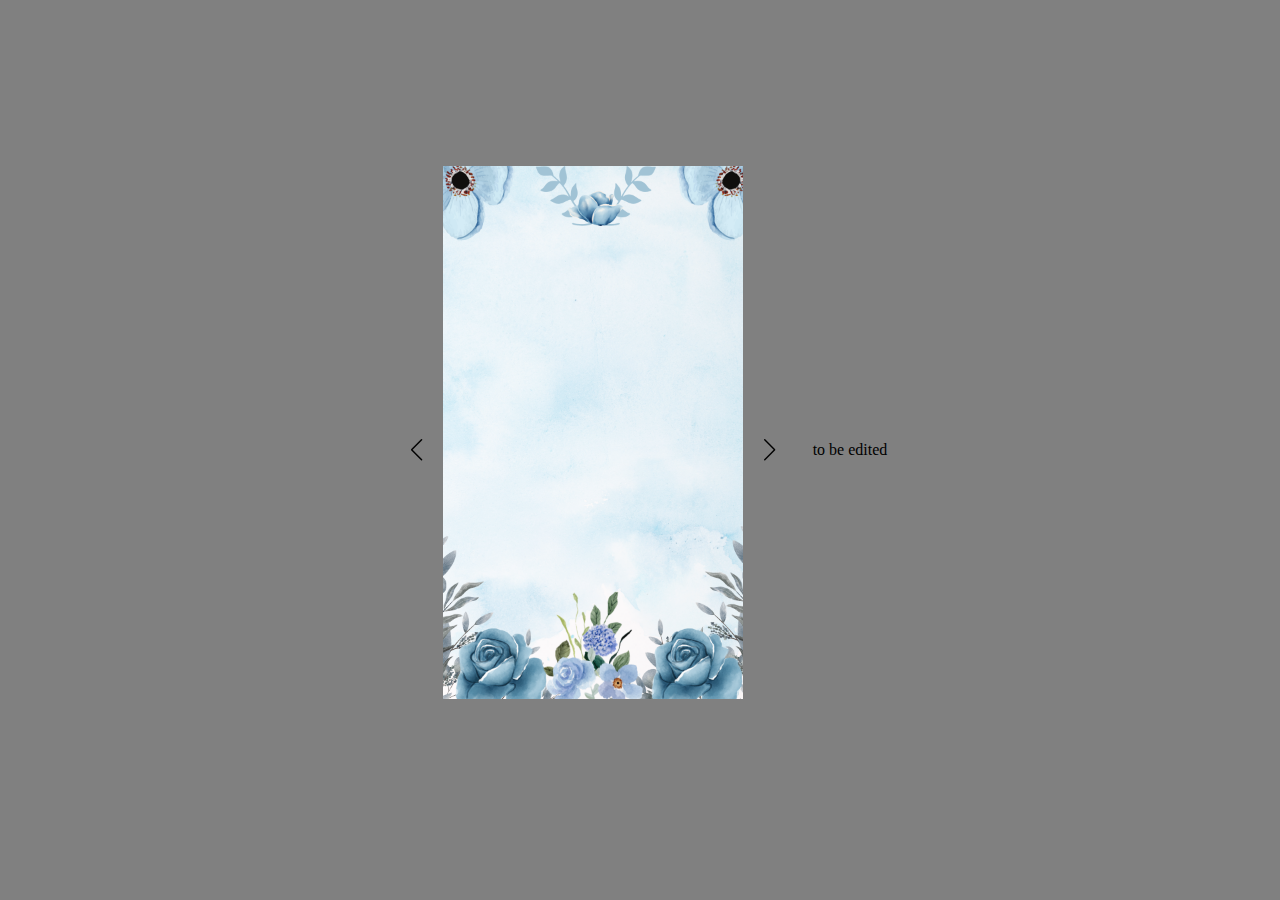
==== index.html @ 234f0ec3 "initial commit" ====
<!DOCTYPE html>
<html lang="en">
	<head>
		<meta charset="UTF-8" />
		<meta name="viewport" content="width=device-width, initial-scale=1.0" />
		<link rel="stylesheet" href="style.css" />
		<link
			rel="stylesheet"
			href="https://cdn.jsdelivr.net/npm/swiper@11/swiper-bundle.min.css" />
		<title>Assignment</title>
	</head>
	<body>
		<div class="main">
			<div class="template-image">
				<div class="swiper">
					<!-- Additional required wrapper -->
					<div class="swiper-wrapper">
						<!-- Slides -->
						<div class="swiper-slide">
							<img src="assets/template.png" alt="" />
						</div>
						<div class="swiper-slide">
							<img src="assets/template.png" alt="" />
						</div>
						<div class="swiper-slide">
							<img src="assets/template.png" alt="" />
						</div>
						...
					</div>
					<!-- If we need pagination -->
					<div class="swiper-pagination"></div>

					<!-- If we need navigation buttons -->
					<div class="swiper-button-prev"></div>
					<div class="swiper-button-next"></div>

					<!-- If we need scrollbar -->
					<div class="swiper-scrollbar"></div>
				</div>
			</div>
			<div class="settings">to be edited</div>
		</div>
	</body>

	<script>
		const swiper = new Swiper(".swiper", {
			// Optional parameters

			// If we need pagination
			pagination: {
				el: ".swiper-pagination",
			},

			// Navigation arrows
			navigation: {
				nextEl: ".swiper-button-next",
				prevEl: ".swiper-button-prev",
			},

			// And if we need scrollbar
			scrollbar: {
			  el: '.swiper-scrollbar',
			},
		});
	</script>
	<script src="https://cdn.jsdelivr.net/npm/swiper@11/swiper-bundle.min.js"></script>
</html>
---- style.css ----
*{
  margin: 0;
  padding: 0;
  box-sizing: border-box;
}

.main{
  background-color: gray;
  width: 100vw;
  height: 100vh;
  display: flex;
  justify-content: center;
  align-items: center;
  gap: 20px;
}

.swiper{
  height: 600px !important;
  width: 400px !important;

}

.swiper-slide{
  display: flex;
  justify-content: center;
  align-items: center;
}

.swiper-slide img{
  margin: auto;
  margin-top: 1rem;
  display: block;
  width: 300px;
  object-fit: contain;
}


.swiper-button-prev, .swiper-button-next{
  color: black !important;
  transform: scale(50%);
}
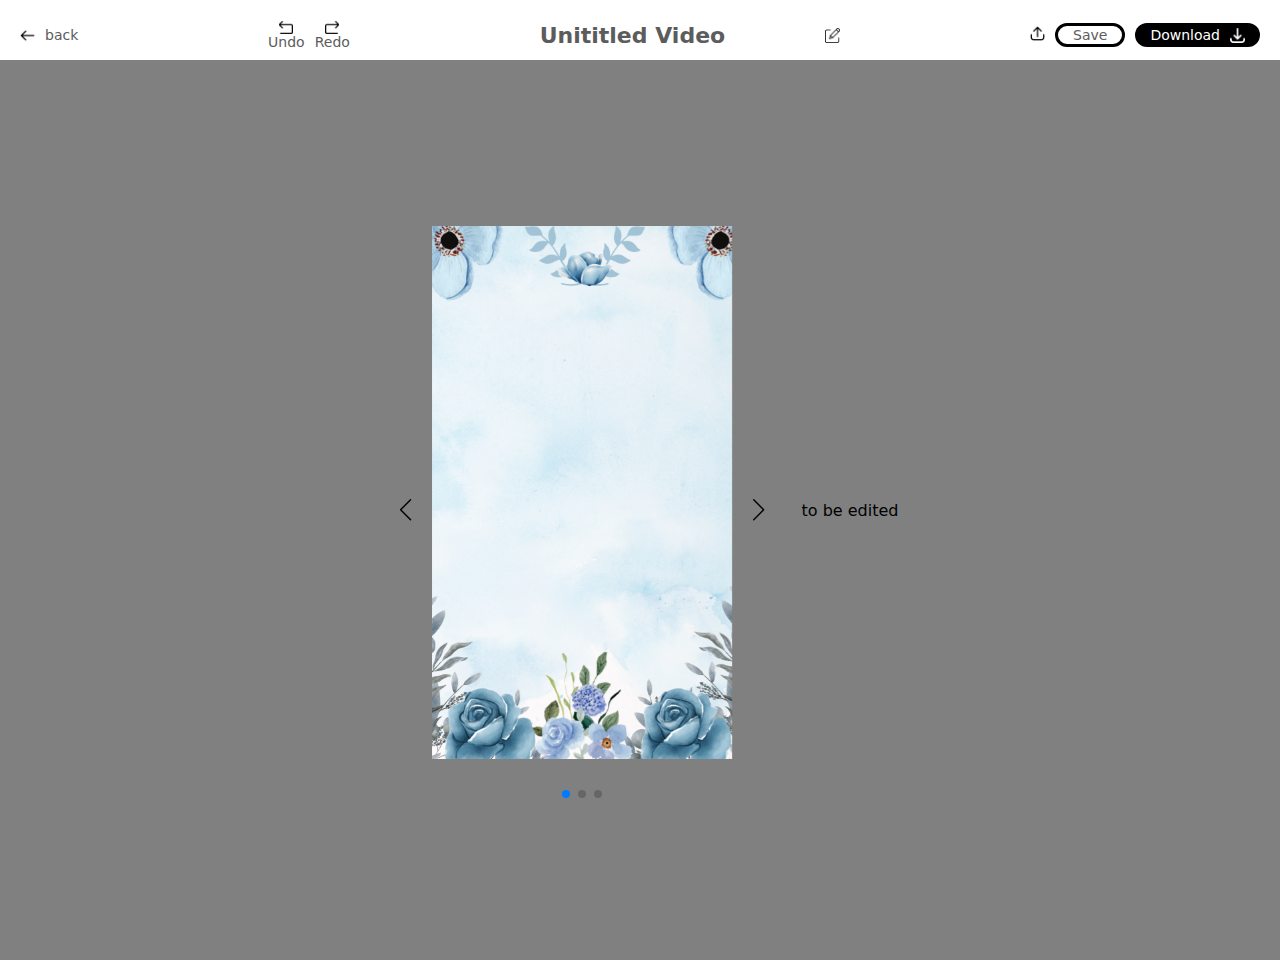
==== commit 47352e43: "nav complete" ====
--- a/index.html
+++ b/index.html
@@ -3,13 +3,59 @@
 	<head>
 		<meta charset="UTF-8" />
 		<meta name="viewport" content="width=device-width, initial-scale=1.0" />
+
+		<!-- Styel sheets -->
 		<link rel="stylesheet" href="style.css" />
+		<link rel="stylesheet" href="navbar.css">
+
+		<!-- CDN Links -->
 		<link
 			rel="stylesheet"
 			href="https://cdn.jsdelivr.net/npm/swiper@11/swiper-bundle.min.css" />
+
+		<!-- Title  -->
 		<title>Assignment</title>
 	</head>
 	<body>
+		<!--========== Navbar ========== -->
+		<div class="nav">
+			<div class="nav-container">
+				<div class="nav-back-btn">
+					<img src="assets/back.png" alt="" />
+					<p>back</p>
+				</div>
+				<div class="undo-redo">
+					<div class="nav-undo">
+						<img src="assets/redo-alt.png" alt="" />
+						<p>Undo</p>
+					</div>
+					<div class="nav-redo">
+						<img src="assets/redo-alt.png" alt="" />
+						<p>Redo</p>
+					</div>
+				</div>
+
+				<div class="nav-title">
+					<p>Unititled Video</p>
+					<img src="assets/edit.png" alt="">
+
+				</div>
+
+				<div class="nav-btns">
+					<div class="nav-upload">
+						<img src="assets/upload.png" alt="">
+
+					</div>
+					<div class="nav-save">
+						<p>Save</p>
+					</div>
+					<div class="nav-download">
+						<p>Download</p>
+						<img src="assets/downloads.png" alt="">
+					</div>
+				</div>
+			</div>
+		</div>
 		<div class="main">
 			<div class="template-image">
 				<div class="swiper">
@@ -35,7 +81,7 @@
 					<div class="swiper-button-next"></div>
 
 					<!-- If we need scrollbar -->
-					<div class="swiper-scrollbar"></div>
+					<!-- <div class="swiper-scrollbar"></div> -->
 				</div>
 			</div>
 			<div class="settings">to be edited</div>
@@ -43,24 +89,23 @@
 	</body>
 
 	<script>
-		const swiper = new Swiper(".swiper", {
-			// Optional parameters
-
-			// If we need pagination
-			pagination: {
-				el: ".swiper-pagination",
-			},
-
-			// Navigation arrows
-			navigation: {
-				nextEl: ".swiper-button-next",
-				prevEl: ".swiper-button-prev",
-			},
-
-			// And if we need scrollbar
-			scrollbar: {
-			  el: '.swiper-scrollbar',
-			},
+		document.addEventListener("DOMContentLoaded", () => {
+			const swiper = new Swiper(".swiper", {
+				// Optional parameters
+				loop: true, // Enables infinite looping of slides
+				pagination: {
+					el: ".swiper-pagination",
+					clickable: true, // Makes pagination dots clickable
+				},
+				navigation: {
+					nextEl: ".swiper-button-next",
+					prevEl: ".swiper-button-prev",
+				},
+				// scrollbar: {
+				// 	el: ".swiper-scrollbar",
+				// 	draggable: true, // Enables dragging on scrollbar
+				// },
+			});
 		});
 	</script>
 	<script src="https://cdn.jsdelivr.net/npm/swiper@11/swiper-bundle.min.js"></script>
--- a/style.css
+++ b/style.css
@@ -2,6 +2,11 @@
   margin: 0;
   padding: 0;
   box-sizing: border-box;
+  font-family: system-ui, -apple-system, BlinkMacSystemFont, 'Segoe UI', Roboto, Oxygen, Ubuntu, Cantarell, 'Open Sans', 'Helvetica Neue', sans-serif;
+}
+
+body::-webkit-scrollbar{
+  display: none;
 }
 
 .main{
--- a/navbar.css
+++ b/navbar.css
@@ -0,0 +1,90 @@
+.nav {
+	background-color: white;
+	padding: 10px 20px;
+  padding-top: 20px;
+}
+
+.nav-container {
+	display: flex;
+	justify-content: space-between;
+	align-items: center;
+}
+
+.nav p {
+	font-size: 14px;
+	color: rgb(92, 92, 92);
+}
+
+.nav-back-btn {
+	display: flex;
+	align-items: center;
+	gap: 10px;
+}
+
+.nav img {
+	width: 15px;
+	height: 15px;
+}
+
+.undo-redo {
+	display: flex;
+	align-items: center;
+	gap: 10px;
+}
+
+.nav-redo,
+.nav-undo {
+	display: flex;
+	flex-direction: column;
+	justify-content: center;
+	align-items: center;
+}
+
+.nav-undo img {
+	transform: scaleX(-1);
+}
+
+.undo-redo img {
+	width: 14px;
+	height: 14px;
+}
+
+.nav-title {
+	display: flex;
+	gap: 100px;
+	align-items: center;
+	font-weight: 600;
+}
+.nav-title p {
+	font-size: 22px;
+}
+
+.nav-btns{
+  display: flex;
+  gap: 10px;
+  align-items: center;
+}
+
+.nav-save p{
+  padding: 1px 15px;
+  border: 3px solid black;
+  border-radius: 20px;
+}
+
+.nav-download{
+  display: flex;
+  gap: 10px;
+  align-items: center;
+  background-color: black;
+  color: white;
+  padding: 4px 15px;
+  border-radius: 20px;
+}
+
+.nav-download p{
+  color: white;
+}
+
+.nav-download img{
+  filter: invert(100%);
+}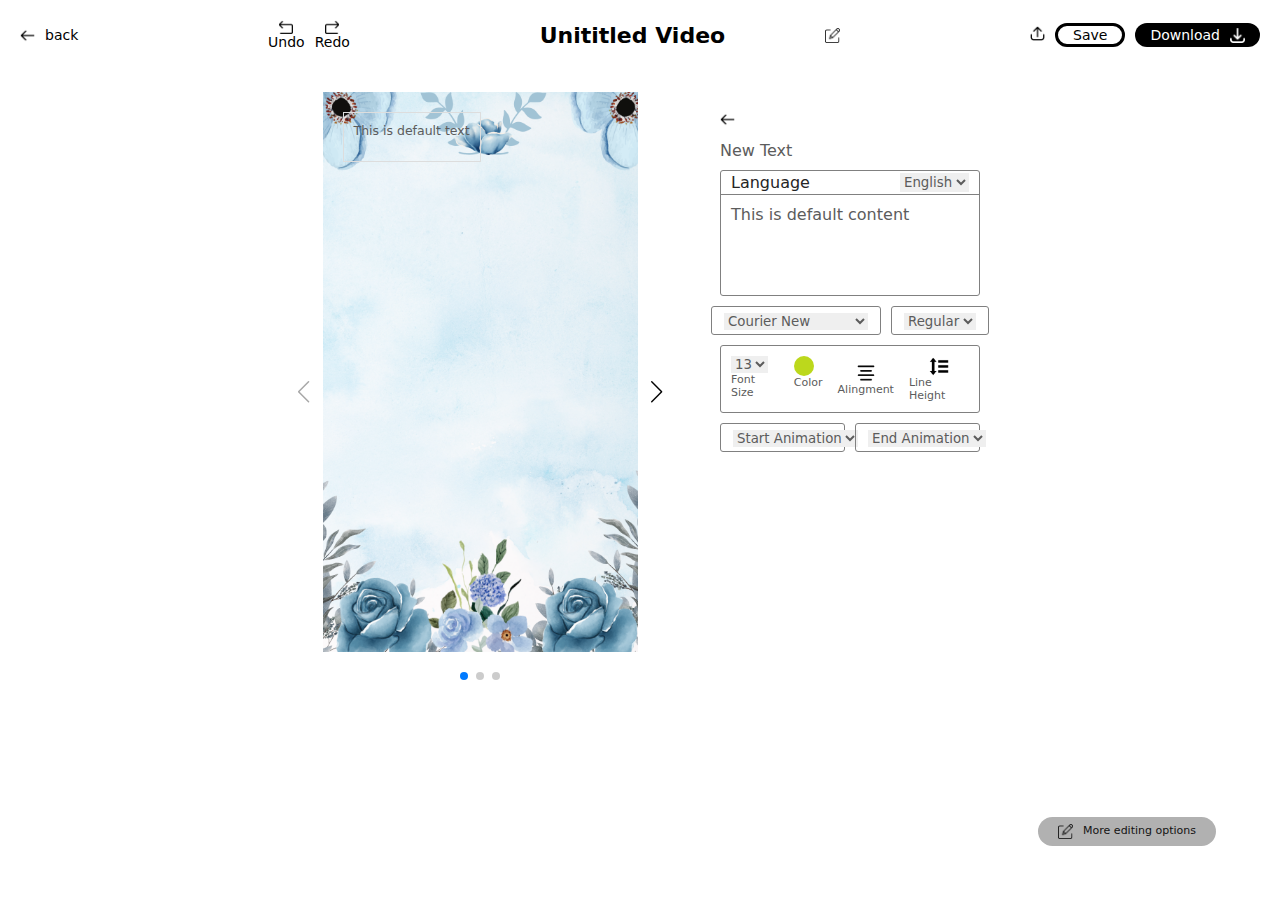
==== commit 60354d15: "editor and textbox complete" ====
--- a/index.html
+++ b/index.html
@@ -6,7 +6,7 @@
 
 		<!-- Styel sheets -->
 		<link rel="stylesheet" href="style.css" />
-		<link rel="stylesheet" href="navbar.css">
+		<link rel="stylesheet" href="navbar.css" />
 
 		<!-- CDN Links -->
 		<link
@@ -37,41 +37,45 @@
 
 				<div class="nav-title">
 					<p>Unititled Video</p>
-					<img src="assets/edit.png" alt="">
-
+					<img src="assets/edit.png" alt="" />
 				</div>
 
 				<div class="nav-btns">
 					<div class="nav-upload">
-						<img src="assets/upload.png" alt="">
-
+						<img src="assets/upload.png" alt="" />
 					</div>
 					<div class="nav-save">
 						<p>Save</p>
 					</div>
 					<div class="nav-download">
 						<p>Download</p>
-						<img src="assets/downloads.png" alt="">
+						<img src="assets/downloads.png" alt="" />
 					</div>
 				</div>
 			</div>
 		</div>
 		<div class="main">
-			<div class="template-image">
+			<div class="editor">
 				<div class="swiper">
 					<!-- Additional required wrapper -->
 					<div class="swiper-wrapper">
 						<!-- Slides -->
 						<div class="swiper-slide">
-							<img src="assets/template.png" alt="" />
+							<div class="page" id="page1">
+								<div class="text-section">
+									<div class="textbox" contenteditable="true">
+										This is default text
+									</div>
+									<div class="drag-handle"><img src="assets/all-directions.png" alt=""></div>
+								</div>
+							</div>
 						</div>
 						<div class="swiper-slide">
-							<img src="assets/template.png" alt="" />
+							<div class="page" id="page2"></div>
 						</div>
 						<div class="swiper-slide">
-							<img src="assets/template.png" alt="" />
-						</div>
-						...
+							<div class="page" id="page3"></div>
+						</div>
 					</div>
 					<!-- If we need pagination -->
 					<div class="swiper-pagination"></div>
@@ -84,15 +88,133 @@
 					<!-- <div class="swiper-scrollbar"></div> -->
 				</div>
 			</div>
-			<div class="settings">to be edited</div>
+
+			<!-- setting section -->
+			<div class="settings">
+				<div class="setting-back"><img src="assets/back.png" alt="" /></div>
+
+				<div class="setting-title">
+					<p>New Text</p>
+				</div>
+
+				<div class="setting-textbox">
+					<div class="setting-language">
+						<label for="language">Language</label>
+						<select id="language" name="language">
+							<option value="English">English</option>
+							<option value="Tamil">Tamil</option>
+							<option value="Telugu">Telugu</option>
+							<option value="French">French</option>
+						</select>
+					</div>
+					<div class="setting-textbox-content">This is default content</div>
+				</div>
+
+				<div class="setting-font-bold">
+					<div class="setting-font">
+						<select id="font" name="font">
+							<option value="Courier New">Courier New</option>
+							<option value="Times New Roman">Times New Roman</option>
+							<option value="Arial">Arial</option>
+							<option value="Monospace">Monospace</option>
+						</select>
+					</div>
+					<div class="setting-bold">
+						<select id="bold" name="bold">
+							<option class="option" value="400">Regular</option>
+							<option class="option" value="200">Light</option>
+							<option class="option" value="600">Bold</option>
+							<option class="option" value="900">Boldest</option>
+						</select>
+					</div>
+				</div>
+
+				<div class="setting-config">
+					<div class="setting-font-size">
+						<select id="size" name="size">
+							<option class="option" value="8">8</option>
+							<option class="option" value="9">9</option>
+							<option class="option" value="11">11</option>
+							<option class="option" value="13" selected>13</option>
+							<option class="option" value="16">16</option>
+							<option class="option" value="20">20</option>
+							<option class="option" value="24">24</option>
+							<option class="option" value="28">28</option>
+							<option class="option" value="35">35</option>
+							<option class="option" value="40">40</option>
+							<option class="option" value="45">45</option>
+							<option class="option" value="50">50</option>
+							<option class="option" value="60">60</option>
+							<option class="option" value="70">70</option>
+						</select>
+						<p>Font Size</p>
+					</div>
+
+					<div class="setting-color">
+						<div class="demo-color"></div>
+						<div class="demo-color-options">
+							<div
+								class="demo-color-option"
+								value="#000000"
+								style="background-color: #000000"></div>
+							<div
+								class="demo-color-option"
+								value="#2dff38"
+								style="background-color: #2dff38"></div>
+							<div
+								class="demo-color-option"
+								value="#2d8fff"
+								style="background-color: #2d8fff"></div>
+							<div
+								class="demo-color-option"
+								value="#ca3e84"
+								style="background-color: #ca3e84"></div>
+							<div
+								class="demo-color-option"
+								value="#701212"
+								style="background-color: #701212"></div>
+							<div
+								class="demo-color-option"
+								value="#bcd81c"
+								style="background-color: #6a791a"></div>
+						</div>
+						<p>Color</p>
+					</div>
+
+					<div class="setting-alignment">
+						<img src="assets/format.png" alt="" />
+						<p>Alingment</p>
+					</div>
+
+					<div class="setting-lineht">
+						<img src="assets/line-height.png" alt="" />
+						<p>Line Height</p>
+					</div>
+				</div>
+				<div class="setting-font-bold">
+					<div class="start-animation setting-bold">
+						<select id="bold" name="bold">
+							<option class="option" value="400">Start Animation</option>
+						</select>
+					</div>
+					<div class="end-animation setting-bold">
+						<select id="bold" name="bold">
+							<option class="option" value="400">End Animation</option>
+						</select>
+					</div>
+				</div>
+			</div>
+		</div>
+		<div class="more-edit">
+			<img src="assets/edit.png" alt="" />
+			<p>More editing options</p>
 		</div>
 	</body>
 
 	<script>
 		document.addEventListener("DOMContentLoaded", () => {
 			const swiper = new Swiper(".swiper", {
-				// Optional parameters
-				loop: true, // Enables infinite looping of slides
+
 				pagination: {
 					el: ".swiper-pagination",
 					clickable: true, // Makes pagination dots clickable
@@ -101,12 +223,11 @@
 					nextEl: ".swiper-button-next",
 					prevEl: ".swiper-button-prev",
 				},
-				// scrollbar: {
-				// 	el: ".swiper-scrollbar",
-				// 	draggable: true, // Enables dragging on scrollbar
-				// },
+
 			});
 		});
 	</script>
 	<script src="https://cdn.jsdelivr.net/npm/swiper@11/swiper-bundle.min.js"></script>
+	<script src="color.js"></script>
+	<script src="textbox.js"></script>
 </html>
--- a/style.css
+++ b/style.css
@@ -1,47 +1,240 @@
-*{
-  margin: 0;
-  padding: 0;
-  box-sizing: border-box;
-  font-family: system-ui, -apple-system, BlinkMacSystemFont, 'Segoe UI', Roboto, Oxygen, Ubuntu, Cantarell, 'Open Sans', 'Helvetica Neue', sans-serif;
-}
-
-body::-webkit-scrollbar{
-  display: none;
-}
-
-.main{
-  background-color: gray;
-  width: 100vw;
-  height: 100vh;
-  display: flex;
-  justify-content: center;
-  align-items: center;
-  gap: 20px;
-}
-
-.swiper{
-  height: 600px !important;
-  width: 400px !important;
-
-}
-
-.swiper-slide{
-  display: flex;
-  justify-content: center;
-  align-items: center;
-}
-
-.swiper-slide img{
-  margin: auto;
-  margin-top: 1rem;
-  display: block;
-  width: 300px;
-  object-fit: contain;
-}
-
-
-.swiper-button-prev, .swiper-button-next{
-  color: black !important;
-  transform: scale(50%);
-}
-
+* {
+	margin: 0;
+	padding: 0;
+	box-sizing: border-box;
+	font-family: system-ui, -apple-system, BlinkMacSystemFont, "Segoe UI", Roboto,
+		Oxygen, Ubuntu, Cantarell, "Open Sans", "Helvetica Neue", sans-serif;
+}
+
+body::-webkit-scrollbar {
+	display: none;
+}
+
+select {
+	border: none;
+	color: rgb(92, 92, 92);
+}
+
+select option {
+	border-radius: 1px;
+	width: 150%;
+	margin-top: 10px;
+}
+
+select:focus {
+	outline: none;
+	border: none;
+}
+
+option:hover {
+	background-color: rgb(189, 189, 189);
+}
+
+.main {
+	display: flex;
+	justify-content: center;
+	/* align-items: center; */
+	gap: 20px;
+	align-content: stretch;
+	padding-top: 2rem;
+	color: rgb(92, 92, 92);
+}
+
+.swiper {
+	height: 600px;
+	width: 400px;
+}
+
+.swiper-slide {
+	display: flex !important;
+	justify-content: center;
+}
+
+.page {
+	width: 315px;
+	height: 560px;
+	background-color: red;
+	background-image: url("assets/template.png");
+	background-size: cover;
+	position: relative;
+}
+
+.text-section {
+	position: relative;
+	display: inline-block;
+	margin: 20px;
+}
+
+.textbox {
+	font-size: 16px;
+	min-width: 100px;
+	min-height: 50px;
+	padding: 10px;
+	border: 1px solid #ddd;
+	outline: none;
+	transition: border 0.3s ease, background-color 0.3s ease;
+}
+
+.textbox.selected {
+	border: 2px solid #4caf50; /* Green border when selected */
+	background-color: #f4f4f4; /* Light background when selected */
+}
+
+.drag-handle {
+	position: absolute;
+	bottom: -20px; /* Below the textbox */
+	left: 50%;
+	transform: translateX(-50%);
+	cursor: grab;
+	display: none; /* Hide initially */
+}
+
+.selected .drag-handle {
+	display: block; /* Show drag handle only when textbox is selected */
+}
+
+.drag-handle img{
+  width: 14px;
+  height: 14px;
+}
+
+.swiper-button-prev,
+.swiper-button-next {
+	color: black !important;
+	transform: scale(50%);
+}
+
+/* setting section */
+
+.settings {
+	padding: 20px;
+	width: 300px;
+	display: flex;
+	flex-direction: column;
+	gap: 10px;
+}
+
+.setting-back img {
+	width: 15px;
+	height: 15px;
+}
+
+.setting-textbox {
+	border: 1px solid gray;
+	border-radius: 3px;
+}
+
+.setting-language {
+	display: flex;
+	justify-content: space-between;
+	gap: 20px;
+	padding: 2px 10px;
+	border-bottom: 1px solid gray;
+}
+
+.setting-language {
+	font: 500;
+	color: rgb(37, 37, 37);
+}
+
+.setting-textbox-content {
+	padding: 10px;
+	height: 100px;
+	overflow: hidden;
+}
+
+.setting-font-bold {
+	display: flex;
+	justify-content: center;
+	gap: 10px;
+}
+
+.setting-bold,
+.setting-font {
+	padding: 4px 12px;
+	border: 1px solid gray;
+	border-radius: 3px;
+}
+
+.setting-config {
+	display: flex;
+	justify-content: space-between;
+	gap: 15px;
+	font-size: 11px;
+	border: 1px solid gray;
+	padding: 10px;
+	border-radius: 3px;
+}
+
+#size {
+	max-height: 100px;
+	overflow: hidden;
+}
+
+.setting-color {
+	cursor: pointer;
+	position: relative;
+}
+
+.demo-color {
+	width: 20px;
+	height: 20px;
+	border-radius: 50%;
+	background-color: #bcd81c;
+}
+
+.demo-color-options {
+	position: absolute;
+	/* display: flex; */
+	justify-content: space-between;
+	gap: 5px;
+	width: 100px;
+	height: 60px;
+	margin-top: 10px;
+	flex-wrap: wrap;
+	background-color: rgb(212, 212, 212);
+	padding: 10px;
+	border-radius: 5px;
+	display: none;
+}
+
+.demo-color-option {
+	height: 20px;
+	width: 20px;
+}
+.setting-alignment,
+.setting-lineht {
+	display: flex;
+	flex-direction: column;
+	justify-content: center;
+	align-items: center;
+}
+.setting-alignment img,
+.setting-lineht img {
+	width: 20px;
+	height: 20px;
+}
+
+.start-animation,
+.end-animation {
+	width: 125px;
+}
+
+/* more edit option */
+.more-edit {
+	display: flex;
+	gap: 10px;
+	padding: 7px 20px;
+	border-radius: 20px;
+	background-color: rgb(177, 177, 177);
+	position: fixed;
+	bottom: 6%;
+	right: 5%;
+	font-size: 11px;
+	color: rgb(19, 19, 19);
+}
+
+.more-edit img {
+	width: 15px;
+	height: 15px;
+}
--- a/navbar.css
+++ b/navbar.css
@@ -12,7 +12,6 @@
 
 .nav p {
 	font-size: 14px;
-	color: rgb(92, 92, 92);
 }
 
 .nav-back-btn {
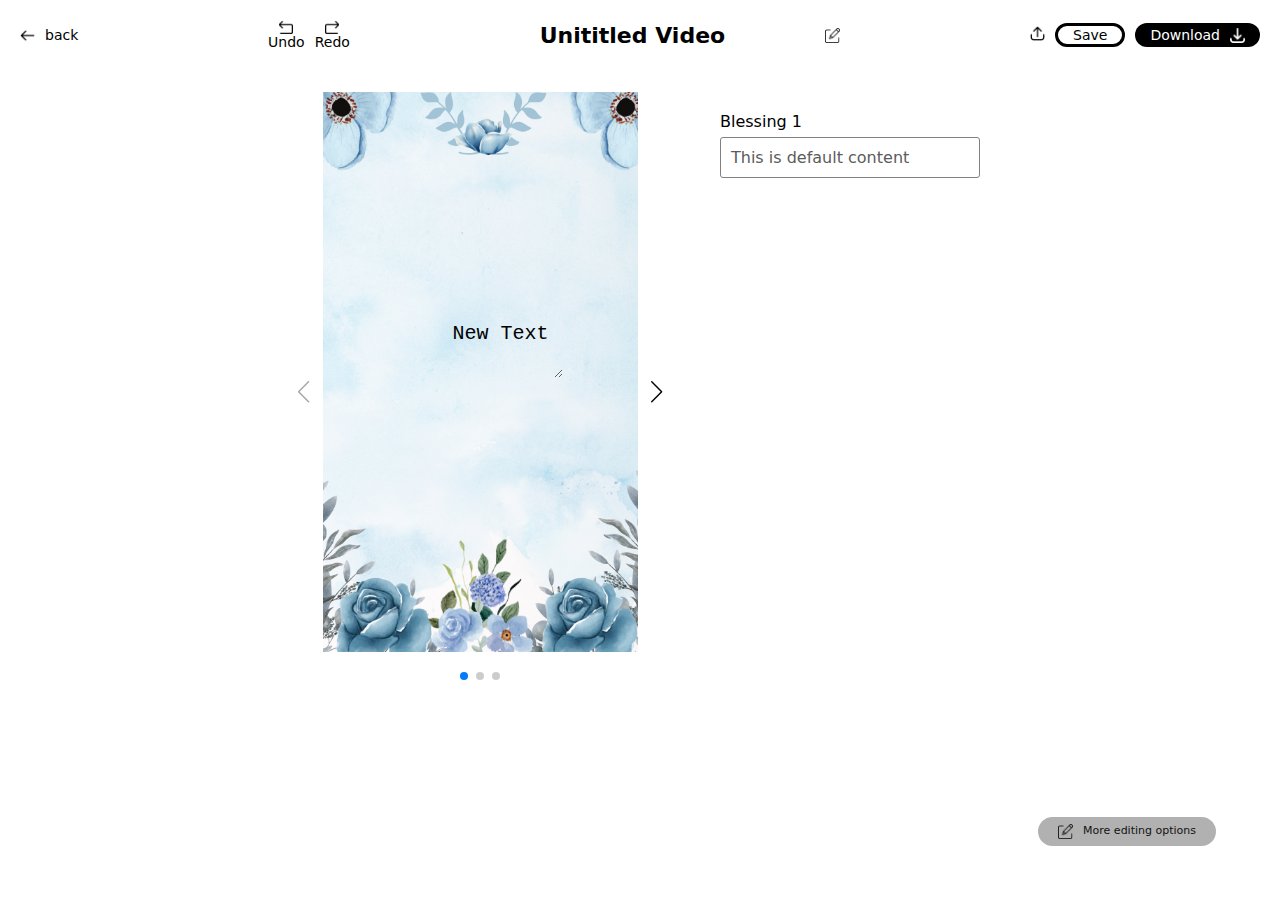
==== commit a0ab9ae4: "toolbox all features" ====
--- a/index.html
+++ b/index.html
@@ -62,11 +62,11 @@
 						<!-- Slides -->
 						<div class="swiper-slide">
 							<div class="page" id="page1">
-								<div class="text-section">
-									<div class="textbox" contenteditable="true">
-										This is default text
+								<div class="text-section" name="Blessing 1">
+									<textarea name="textbox" class="textbox">New Text</textarea>
+									<div class="drag-handle">
+										<img src="assets/all-directions.png" alt="" />
 									</div>
-									<div class="drag-handle"><img src="assets/all-directions.png" alt=""></div>
 								</div>
 							</div>
 						</div>
@@ -107,7 +107,7 @@
 							<option value="French">French</option>
 						</select>
 					</div>
-					<div class="setting-textbox-content">This is default content</div>
+					<textarea id="text-content" class="setting-textbox-content" rows="4"> </textarea>
 				</div>
 
 				<div class="setting-font-bold">
@@ -121,7 +121,7 @@
 					</div>
 					<div class="setting-bold">
 						<select id="bold" name="bold">
-							<option class="option" value="400">Regular</option>
+							<option class="option" value="500">Regular</option>
 							<option class="option" value="200">Light</option>
 							<option class="option" value="600">Bold</option>
 							<option class="option" value="900">Boldest</option>
@@ -135,9 +135,9 @@
 							<option class="option" value="8">8</option>
 							<option class="option" value="9">9</option>
 							<option class="option" value="11">11</option>
-							<option class="option" value="13" selected>13</option>
+							<option class="option" value="13">13</option>
 							<option class="option" value="16">16</option>
-							<option class="option" value="20">20</option>
+							<option class="option" value="20" selected>20</option>
 							<option class="option" value="24">24</option>
 							<option class="option" value="28">28</option>
 							<option class="option" value="35">35</option>
@@ -181,8 +181,8 @@
 						<p>Color</p>
 					</div>
 
-					<div class="setting-alignment">
-						<img src="assets/format.png" alt="" />
+					<div class="setting-alignment" id="align" value="start">
+						<img id="align-img" src="assets/align-start.png" alt="" />
 						<p>Alingment</p>
 					</div>
 
@@ -201,6 +201,29 @@
 						<select id="bold" name="bold">
 							<option class="option" value="400">End Animation</option>
 						</select>
+					</div>
+				</div>
+			</div>
+
+			<!-- content display -->
+			<div class="overview">
+				<div class="text-item">
+					<div class="text-title">Blessing 1</div>
+					<div class="text-content">This is default content</div>
+				</div>
+			</div>
+
+			<!-- More edit option section -->
+			<div class="options">
+				<div class="option-title">More edit options</div>
+				<div class="option-cont">
+					<div class="option-text">
+						<img src="assets/font.png" alt="" />
+						<p>Add Text</p>
+					</div>
+					<div class="option-image">
+						<img src="assets/image.png" alt="" />
+						<p>Add Image</p>
 					</div>
 				</div>
 			</div>
@@ -214,7 +237,6 @@
 	<script>
 		document.addEventListener("DOMContentLoaded", () => {
 			const swiper = new Swiper(".swiper", {
-
 				pagination: {
 					el: ".swiper-pagination",
 					clickable: true, // Makes pagination dots clickable
@@ -223,11 +245,12 @@
 					nextEl: ".swiper-button-next",
 					prevEl: ".swiper-button-prev",
 				},
-
 			});
 		});
 	</script>
 	<script src="https://cdn.jsdelivr.net/npm/swiper@11/swiper-bundle.min.js"></script>
+	<script src="script.js"></script>
 	<script src="color.js"></script>
 	<script src="textbox.js"></script>
+	<script src="settings.js"></script>
 </html>
--- a/style.css
+++ b/style.css
@@ -8,6 +8,9 @@
 
 body::-webkit-scrollbar {
 	display: none;
+}
+textarea::-webkit-scrollbar{
+  display: none;
 }
 
 select {
@@ -66,13 +69,23 @@
 }
 
 .textbox {
-	font-size: 16px;
-	min-width: 100px;
-	min-height: 50px;
-	padding: 10px;
-	border: 1px solid #ddd;
+  position: absolute;
+	height: 40px ip !important;
+	padding: 10px;
 	outline: none;
-	transition: border 0.3s ease, background-color 0.3s ease;
+  background: transparent;
+  height: auto;
+  border: none;
+  font-family: 'Courier New', Courier, monospace;
+  font-size: 20px;
+  font-weight: 500;
+  width: 120px;
+  top: 200px;
+  left: 100px;
+}
+.textbox:focus{
+	border: 1px solid #1d1d1d;
+
 }
 
 .textbox.selected {
@@ -93,9 +106,9 @@
 	display: block; /* Show drag handle only when textbox is selected */
 }
 
-.drag-handle img{
-  width: 14px;
-  height: 14px;
+.drag-handle img {
+	width: 14px;
+	height: 14px;
 }
 
 .swiper-button-prev,
@@ -112,6 +125,7 @@
 	display: flex;
 	flex-direction: column;
 	gap: 10px;
+	display: none;
 }
 
 .setting-back img {
@@ -139,8 +153,11 @@
 
 .setting-textbox-content {
 	padding: 10px;
-	height: 100px;
 	overflow: hidden;
+  border: none;
+  outline: none;
+  width: 100%;
+  /* height: 100px; */
 }
 
 .setting-font-bold {
@@ -232,9 +249,65 @@
 	right: 5%;
 	font-size: 11px;
 	color: rgb(19, 19, 19);
+  cursor: pointer;
 }
 
 .more-edit img {
 	width: 15px;
 	height: 15px;
 }
+
+/* overview section */
+
+.overview {
+	padding: 20px;
+	width: 300px;
+	display: flex;
+	flex-direction: column;
+	gap: 10px;
+	/* display: none; */
+}
+
+.text-item {
+	margin-bottom: 1rem;
+}
+.text-title {
+	color: black;
+	margin-bottom: 6px;
+}
+.text-content {
+	border: 1px solid gray;
+	border-radius: 3px;
+	padding: 10px;
+}
+
+/* more edit option section */
+.options{
+  display: none;
+}
+.option-cont {
+	display: flex;
+}
+
+.option-title{
+  margin-bottom: 10px;
+  color: black;
+
+}
+
+.option-text,
+.option-image {
+	border: 1px solid gray;
+	border-radius: 3px;
+  padding: 5px 40px;
+  font-size: 11px;
+  display: flex;
+  flex-direction: column;
+  justify-content: center;
+  align-items: center;
+}
+
+.options img{
+  height: 20px;
+  width: 20px;
+}
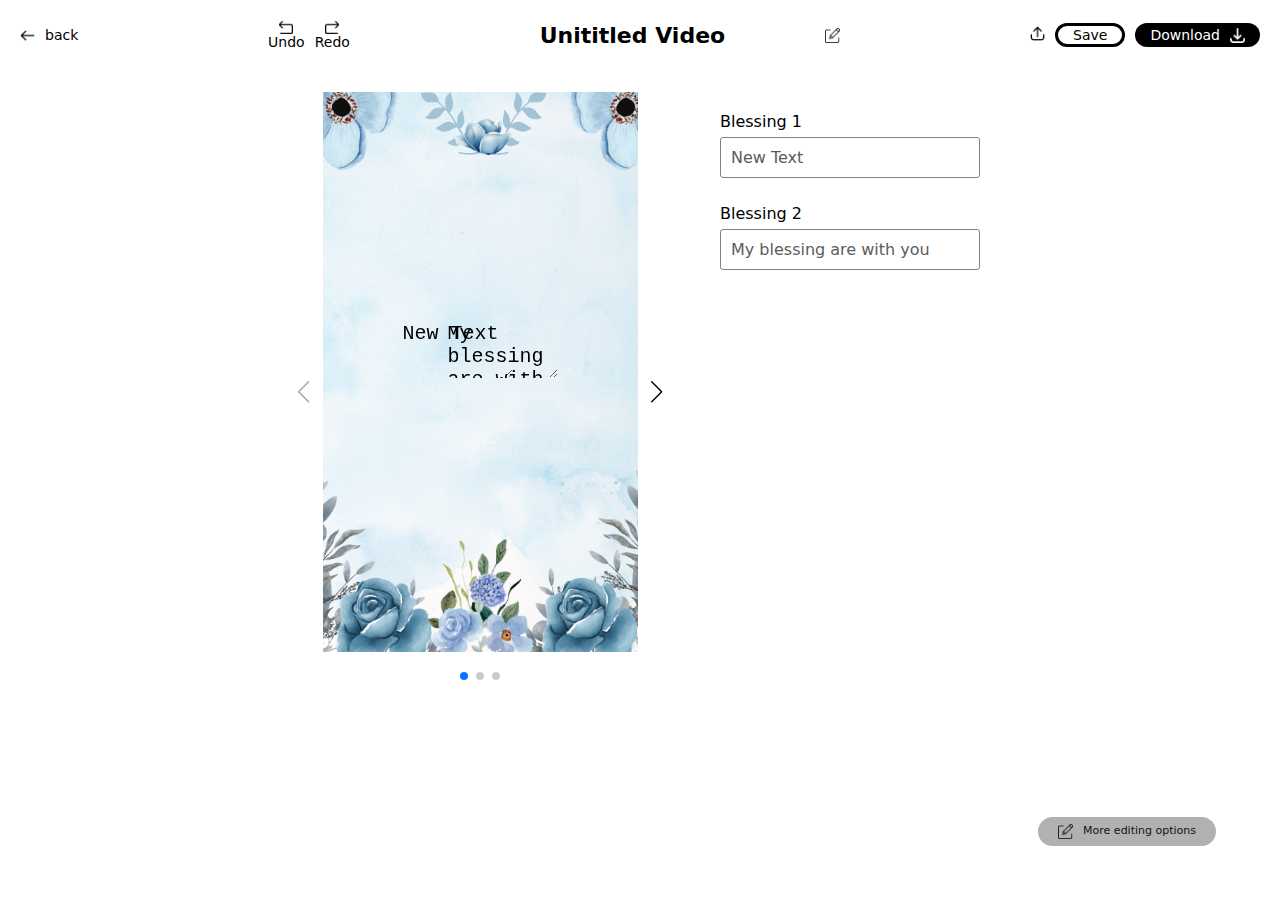
==== commit 62d27e29: "updated" ====
--- a/index.html
+++ b/index.html
@@ -68,13 +68,37 @@
 										<img src="assets/all-directions.png" alt="" />
 									</div>
 								</div>
+								<div class="text-section" name="Blessing 2">
+									<textarea name="textbox" class="textbox">My blessing are with you</textarea>
+									<div class="drag-handle">
+										<img src="assets/all-directions.png" alt="" />
+									</div>
+								</div>
 							</div>
 						</div>
 						<div class="swiper-slide">
-							<div class="page" id="page2"></div>
+							<div class="page" id="page2">
+								<div class="text-section" name="Blessing 1">
+									<textarea name="textbox" class="textbox">
+This is the page 2</textarea
+									>
+									<div class="drag-handle">
+										<img src="assets/all-directions.png" alt="" />
+									</div>
+								</div>
+							</div>
 						</div>
 						<div class="swiper-slide">
-							<div class="page" id="page3"></div>
+							<div class="page" id="page3">
+								<div class="text-section" name="Content">
+									<textarea name="textbox" class="textbox">
+Here we go again</textarea
+									>
+									<div class="drag-handle">
+										<img src="assets/all-directions.png" alt="" />
+									</div>
+								</div>
+							</div>
 						</div>
 					</div>
 					<!-- If we need pagination -->
@@ -107,7 +131,8 @@
 							<option value="French">French</option>
 						</select>
 					</div>
-					<textarea id="text-content" class="setting-textbox-content" rows="4"> </textarea>
+					<textarea id="text-content" class="setting-textbox-content" rows="4">
+					</textarea>
 				</div>
 
 				<div class="setting-font-bold">
@@ -207,10 +232,10 @@
 
 			<!-- content display -->
 			<div class="overview">
-				<div class="text-item">
+				<!-- <div class="text-item">
 					<div class="text-title">Blessing 1</div>
 					<div class="text-content">This is default content</div>
-				</div>
+				</div> -->
 			</div>
 
 			<!-- More edit option section -->
@@ -234,7 +259,7 @@
 		</div>
 	</body>
 
-	<script>
+	<!-- <script>
 		document.addEventListener("DOMContentLoaded", () => {
 			const swiper = new Swiper(".swiper", {
 				pagination: {
@@ -247,10 +272,10 @@
 				},
 			});
 		});
-	</script>
+	</script> -->
 	<script src="https://cdn.jsdelivr.net/npm/swiper@11/swiper-bundle.min.js"></script>
-	<script src="script.js"></script>
-	<script src="color.js"></script>
-	<script src="textbox.js"></script>
-	<script src="settings.js"></script>
+	<script src="javascript/script.js"></script>
+	<script src="javascript/color.js"></script>
+	<script src="javascript/textdrag.js"></script>
+	<script src="javascript/settings.js"></script>
 </html>
--- a/style.css
+++ b/style.css
@@ -9,8 +9,8 @@
 body::-webkit-scrollbar {
 	display: none;
 }
-textarea::-webkit-scrollbar{
-  display: none;
+textarea::-webkit-scrollbar {
+	display: none;
 }
 
 select {
@@ -56,7 +56,7 @@
 .page {
 	width: 315px;
 	height: 560px;
-	background-color: red;
+	/* background-color: red; */
 	background-image: url("assets/template.png");
 	background-size: cover;
 	position: relative;
@@ -66,44 +66,49 @@
 	position: relative;
 	display: inline-block;
 	margin: 20px;
+	top: 200px;
+	left: 50px;
 }
 
 .textbox {
+	position: absolute;
+	padding: 10px;
+	outline: none;
+	background: transparent;
+	/* height: auto !important; */
+	border: none;
+	font-family: "Courier New", Courier, monospace;
+	font-size: 20px;
+	font-weight: 500;
+	width: 120px;
+  resize: both;
+}
+.textbox:focus {
+	border: 1px solid #1d1d1d;
+  background-color: white;
+}
+
+/* 
+.textbox.selected {
+	border: 2px solid #4caf50;
+	background-color: #f4f4f4; 
+} */
+
+.drag-handle {
+  display: none; 
   position: absolute;
-	height: 40px ip !important;
-	padding: 10px;
-	outline: none;
-  background: transparent;
-  height: auto;
-  border: none;
-  font-family: 'Courier New', Courier, monospace;
-  font-size: 20px;
-  font-weight: 500;
-  width: 120px;
-  top: 200px;
-  left: 100px;
-}
-.textbox:focus{
-	border: 1px solid #1d1d1d;
-
-}
-
-.textbox.selected {
-	border: 2px solid #4caf50; /* Green border when selected */
-	background-color: #f4f4f4; /* Light background when selected */
-}
-
-.drag-handle {
-	position: absolute;
-	bottom: -20px; /* Below the textbox */
-	left: 50%;
-	transform: translateX(-50%);
 	cursor: grab;
-	display: none; /* Hide initially */
-}
-
-.selected .drag-handle {
-	display: block; /* Show drag handle only when textbox is selected */
+  left: -20px;
+  top: 20px;
+  background-color: white;
+  padding: 2px;
+  border-radius: 15px;
+  border: .5px solid gray;
+  /* display: none; */
+}
+
+.textbox:focus + .drag-handle {
+  display: block;
 }
 
 .drag-handle img {
@@ -154,10 +159,10 @@
 .setting-textbox-content {
 	padding: 10px;
 	overflow: hidden;
-  border: none;
-  outline: none;
-  width: 100%;
-  /* height: 100px; */
+	border: none;
+	outline: none;
+	width: 100%;
+	/* height: 100px; */
 }
 
 .setting-font-bold {
@@ -249,7 +254,7 @@
 	right: 5%;
 	font-size: 11px;
 	color: rgb(19, 19, 19);
-  cursor: pointer;
+	cursor: pointer;
 }
 
 .more-edit img {
@@ -282,32 +287,31 @@
 }
 
 /* more edit option section */
-.options{
-  display: none;
+.options {
+	display: none;
 }
 .option-cont {
 	display: flex;
 }
 
-.option-title{
-  margin-bottom: 10px;
-  color: black;
-
+.option-title {
+	margin-bottom: 10px;
+	color: black;
 }
 
 .option-text,
 .option-image {
 	border: 1px solid gray;
 	border-radius: 3px;
-  padding: 5px 40px;
-  font-size: 11px;
-  display: flex;
-  flex-direction: column;
-  justify-content: center;
-  align-items: center;
-}
-
-.options img{
-  height: 20px;
-  width: 20px;
-}
+	padding: 5px 40px;
+	font-size: 11px;
+	display: flex;
+	flex-direction: column;
+	justify-content: center;
+	align-items: center;
+}
+
+.options img {
+	height: 20px;
+	width: 20px;
+}
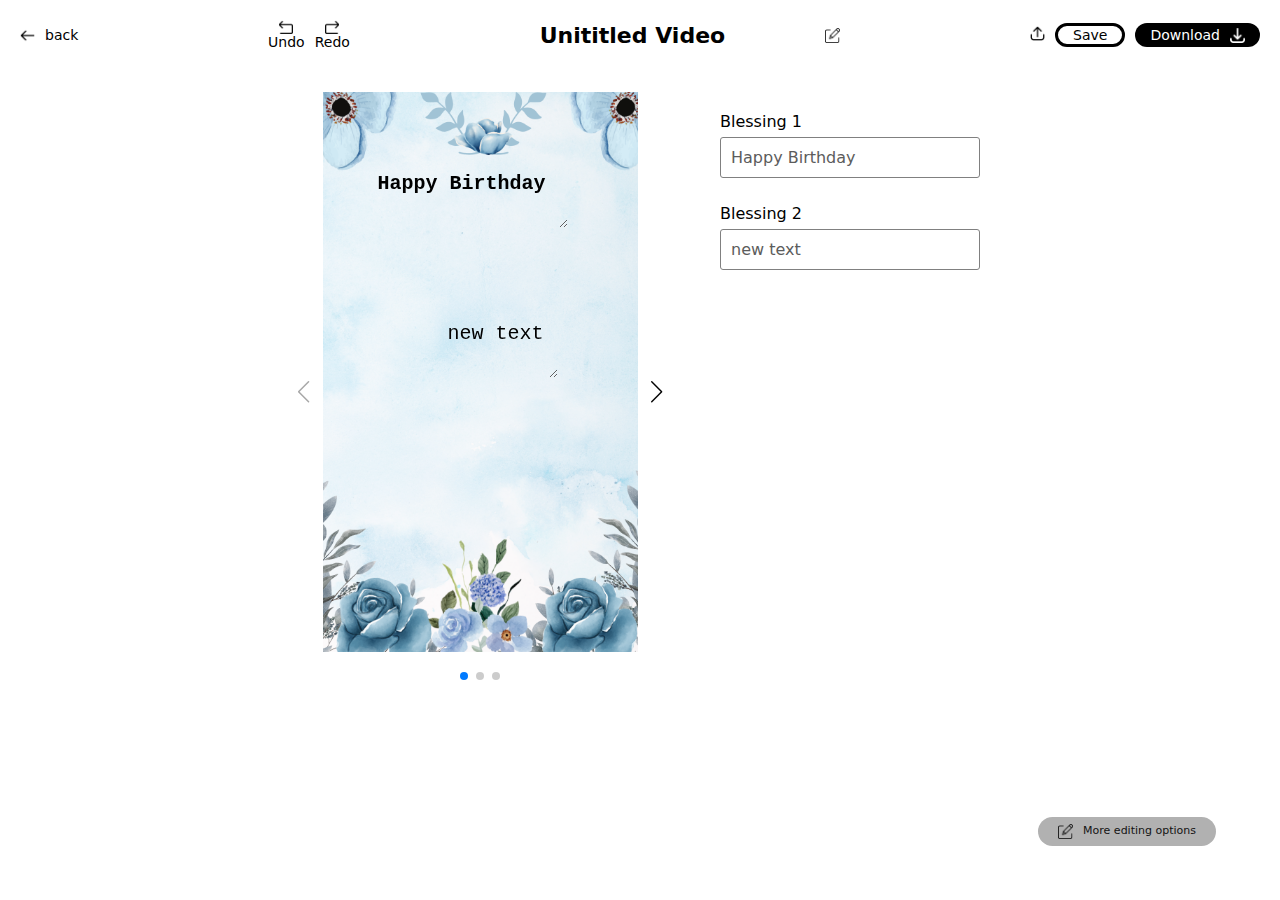
==== commit f74a935c: "final commit" ====
--- a/index.html
+++ b/index.html
@@ -62,14 +62,14 @@
 						<!-- Slides -->
 						<div class="swiper-slide">
 							<div class="page" id="page1">
-								<div class="text-section" name="Blessing 1">
-									<textarea name="textbox" class="textbox">New Text</textarea>
+								<div class="text-section text1" name="Blessing 1">
+									<textarea name="textbox" class="textbox">Happy Birthday</textarea>
 									<div class="drag-handle">
 										<img src="assets/all-directions.png" alt="" />
 									</div>
 								</div>
 								<div class="text-section" name="Blessing 2">
-									<textarea name="textbox" class="textbox">My blessing are with you</textarea>
+									<textarea name="textbox" class="textbox">new text</textarea>
 									<div class="drag-handle">
 										<img src="assets/all-directions.png" alt="" />
 									</div>
@@ -80,7 +80,7 @@
 							<div class="page" id="page2">
 								<div class="text-section" name="Blessing 1">
 									<textarea name="textbox" class="textbox">
-This is the page 2</textarea
+This is page 2</textarea
 									>
 									<div class="drag-handle">
 										<img src="assets/all-directions.png" alt="" />
--- a/style.css
+++ b/style.css
@@ -86,6 +86,24 @@
 .textbox:focus {
 	border: 1px solid #1d1d1d;
   background-color: white;
+}
+
+.textbox:hover{
+  cursor:move;
+}
+
+.textbox:focus{
+  cursor: text;
+}
+
+.text1{
+  top: 50px;
+  left: 25px;
+}
+
+.text1 textarea{
+  font-weight: 600;
+  width: 200px;
 }
 
 /* 
@@ -106,10 +124,10 @@
   border: .5px solid gray;
   /* display: none; */
 }
-
+/* 
 .textbox:focus + .drag-handle {
   display: block;
-}
+} */
 
 .drag-handle img {
 	width: 14px;
